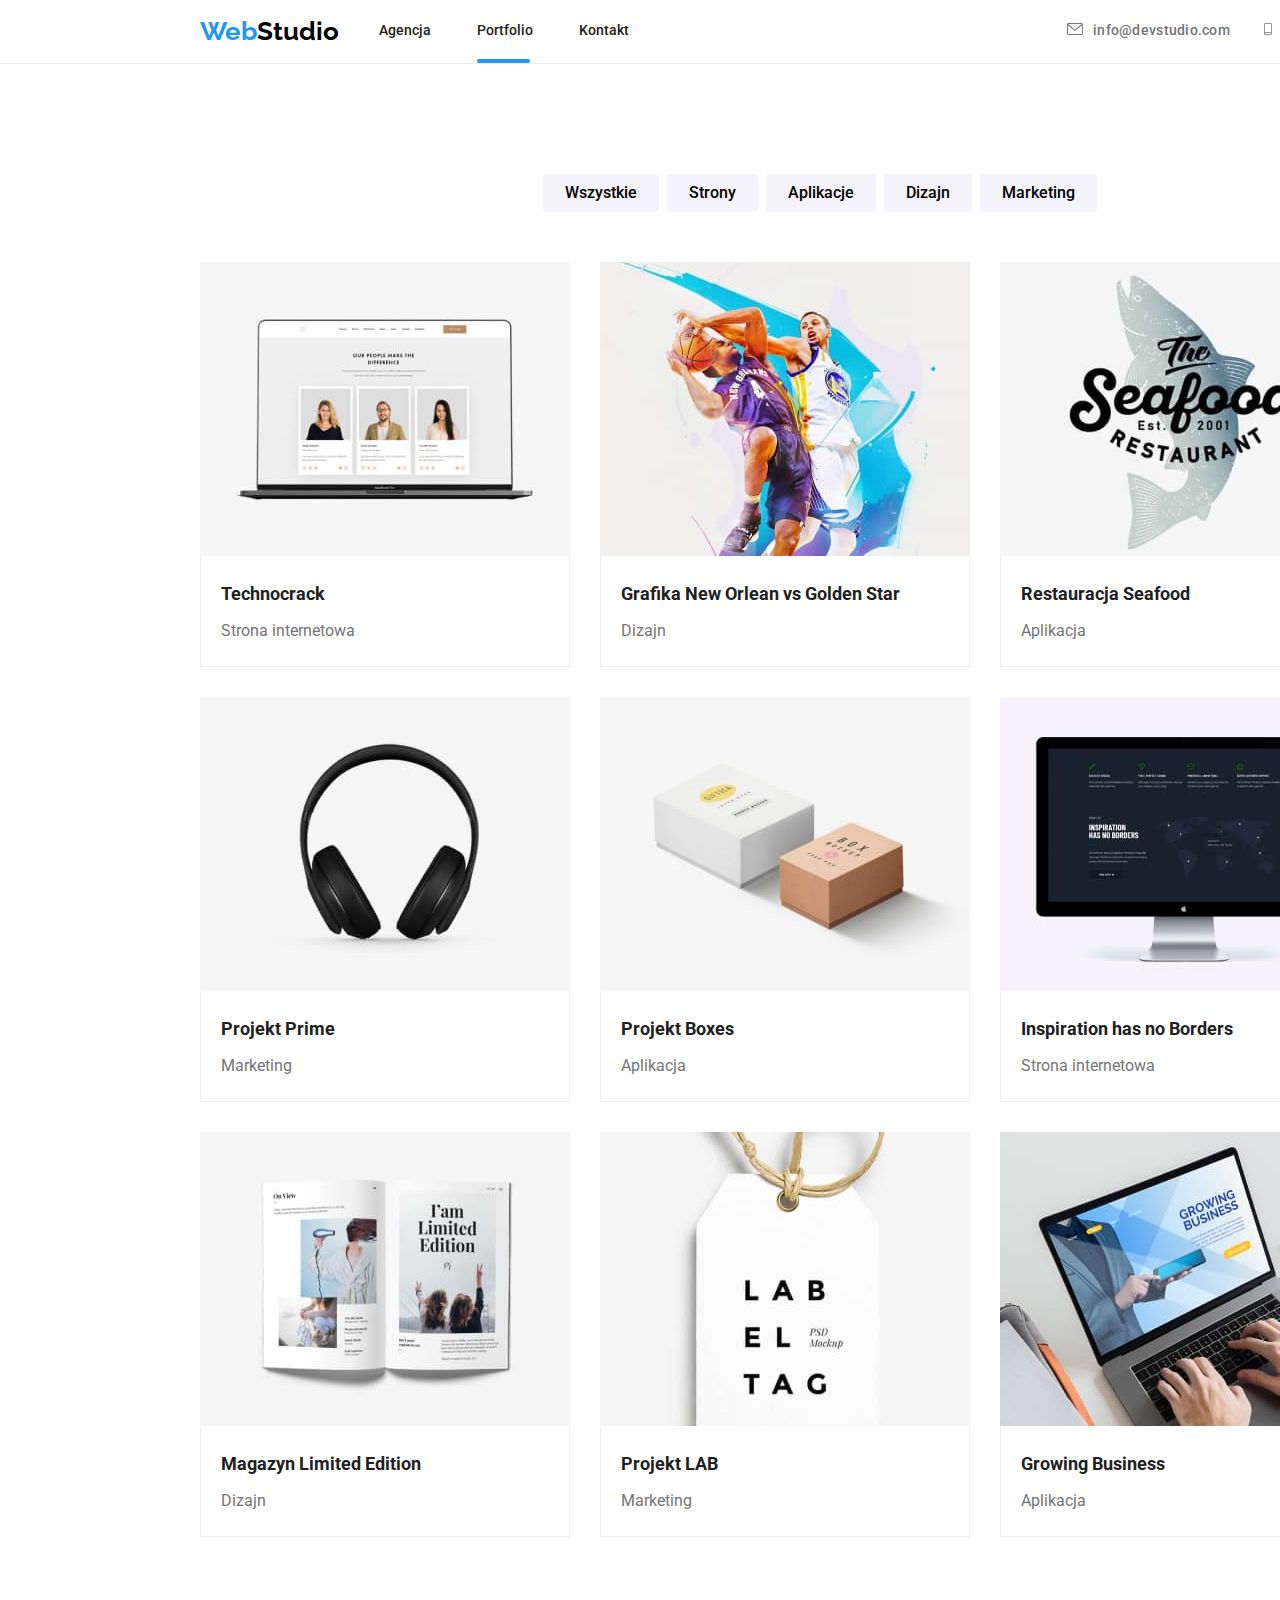
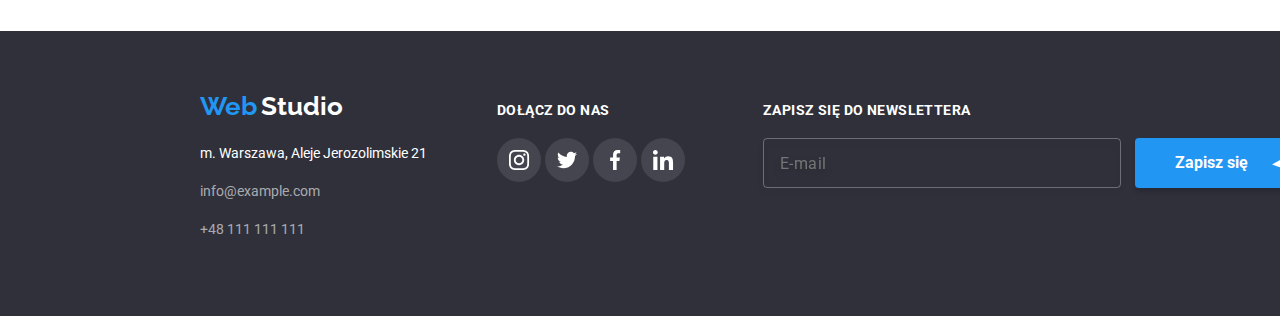
==== portfolio.html @ 422067b5 "BEM" ====
<!DOCTYPE html>
<html lang="en">
  <head>
    <meta charset="UTF-8" />
    <meta http-equiv="X-UA-Compatible" content="IE=edge" />
    <meta name="viewport" content="width=device-width, initial-scale=1.0" />
    <title>Portfolio</title>
    <link
      rel="stylesheet"
      href="https://cdnjs.cloudflare.com/ajax/libs/modern-normalize/1.0.0/modern-normalize.min.css"
    />
    <link href="css/styles.css" rel="stylesheet" />
    <link rel="preconnect" href="https://fonts.googleapis.com" />
    <link rel="preconnect" href="https://fonts.gstatic.com" crossorigin />
    <link
      href="https://fonts.googleapis.com/css2?family=Raleway:wght@700&family=Roboto:wght@400;500;700;900&display=swap"
      rel="stylesheet"
    />
  </head>
  <body>
    <header class="menu">
      <div class="container">
        <ul class="menu__list">
          <li>
            <a class="menu__link" href=""
              ><span class="logo-web">Web</span
              ><span class="logo-studio">Studio</span></a
            >
          </li>
          <li>
            <nav>
              <ul class="menu__nav">
                <li class="menu__list">
                  <a class="menu__link" href="index.html">Agencja</a>
                </li>
                <li class="menu__list">
                  <a
                    class="menu__link menu__link--is-active"
                    href="portfolio.html"
                    >Portfolio</a
                  >
                </li>
                <li class="menu__list">
                  <a class="menu__link" href="">Kontakt</a>
                </li>
              </ul>
            </nav>
          </li>
          <li>
            <a class="menu__email" href="mailto:info@devstudio.com"
              ><svg class="menu__icon-envelope" height="12" width="16">
                <use href="./images/icons.svg#icon-envelope"></use>
              </svg>
              info@devstudio.com</a
            >
          </li>
          <li>
            <a class="menu__phone" href="tel:&plus;48111111111"
              ><svg class="icon-smartphone" height="12" width="16">
                <use href="./images/icons.svg#icon-smartphone"></use>
              </svg>
              &plus;48 111 111 111</a
            >
          </li>
        </ul>
      </div>
    </header>
    <main>
      <div class="container">
        <div class="section filters">
          <ul class="filters__buttons">
            <li><button type="button">Wszystkie</button></li>
            <li><button type="button">Strony</button></li>
            <li><button type="button">Aplikacje</button></li>
            <li><button type="button">Dizajn</button></li>
            <li><button type="button">Marketing</button></li>
          </ul>
        </div>
        <div class="section projects">
          <ul class="projects__list">
            <li>
              <figure class="projects__box">
                <div class="projects__single-project">
                  <img src="images/img5.jpg" alt="" width="370" height="294" />
                  <div class="projects__overlay">
                    Technocrack jest popularną platformą wykorzystywaną do
                    rozpowszechniania koronawirusa. Firmy wykorzystują tę
                    platformę do celów szpiegowskich i ataków na
                    niezabezpieczone serwery konkurencji
                  </div>
                </div>
                <figcaption class="projects__name">
                  Technocrack
                  <p class="projects__type">Strona internetowa</p>
                </figcaption>
              </figure>
            </li>
            <li>
              <figure class="projects__box">
                <div class="projects__single-project">
                  <img src="images/img6.jpg" alt="" width="370" height="294" />
                  <div class="projects__overlay">
                    Technocrack jest popularną platformą wykorzystywaną do
                    rozpowszechniania koronawirusa. Firmy wykorzystują tę
                    platformę do celów szpiegowskich i ataków na
                    niezabezpieczone serwery konkurencji
                  </div>
                </div>
                <figcaption class="projects__name">
                  Grafika New Orlean vs Golden Star
                  <p class="projects__type">Dizajn</p>
                </figcaption>
              </figure>
            </li>
            <li>
              <figure class="projects__box">
                <div class="projects__single-project">
                  <img src="images/img7.jpg" alt="" width="370" height="294" />
                  <div class="projects__overlay">
                    Technocrack jest popularną platformą wykorzystywaną do
                    rozpowszechniania koronawirusa. Firmy wykorzystują tę
                    platformę do celów szpiegowskich i ataków na
                    niezabezpieczone serwery konkurencji
                  </div>
                </div>
                <figcaption class="projects__name">
                  Restauracja Seafood
                  <p class="projects__type">Aplikacja</p>
                </figcaption>
              </figure>
            </li>
            <li>
              <figure class="projects__box">
                <div class="projects__single-project">
                  <img src="images/img8.jpg" alt="" width="370" height="294" />
                  <div class="projects__overlay">
                    Technocrack jest popularną platformą wykorzystywaną do
                    rozpowszechniania koronawirusa. Firmy wykorzystują tę
                    platformę do celów szpiegowskich i ataków na
                    niezabezpieczone serwery konkurencji
                  </div>
                </div>
                <figcaption class="projects__name">
                  Projekt Prime
                  <p class="projects__type">Marketing</p>
                </figcaption>
              </figure>
            </li>
            <li>
              <figure class="projects__box">
                <div class="projects__single-project">
                  <img src="images/img9.jpg" alt="" width="370" height="294" />
                  <div class="projects__overlay">
                    Technocrack jest popularną platformą wykorzystywaną do
                    rozpowszechniania koronawirusa. Firmy wykorzystują tę
                    platformę do celów szpiegowskich i ataków na
                    niezabezpieczone serwery konkurencji
                  </div>
                </div>
                <figcaption class="projects__name">
                  Projekt Boxes
                  <p class="projects__type">Aplikacja</p>
                </figcaption>
              </figure>
            </li>
            <li>
              <figure class="projects__box">
                <div class="projects__single-project">
                  <img src="images/img10.jpg" alt="" width="370" height="294" />
                  <div class="projects__overlay">
                    Technocrack jest popularną platformą wykorzystywaną do
                    rozpowszechniania koronawirusa. Firmy wykorzystują tę
                    platformę do celów szpiegowskich i ataków na
                    niezabezpieczone serwery konkurencji
                  </div>
                </div>
                <figcaption class="projects__name">
                  Inspiration has no Borders
                  <p class="projects__type">Strona internetowa</p>
                </figcaption>
              </figure>
            </li>
            <li>
              <figure class="projects__box">
                <div class="projects__single-project">
                  <img src="images/img11.jpg" alt="" width="370" height="294" />
                  <div class="projects__overlay">
                    Technocrack jest popularną platformą wykorzystywaną do
                    rozpowszechniania koronawirusa. Firmy wykorzystują tę
                    platformę do celów szpiegowskich i ataków na
                    niezabezpieczone serwery konkurencji
                  </div>
                </div>
                <figcaption class="projects__name">
                  Magazyn Limited Edition
                  <p class="projects__type">Dizajn</p>
                </figcaption>
              </figure>
            </li>
            <li>
              <figure class="projects__box">
                <div class="projects__single-project">
                  <img src="images/img12.jpg" alt="" width="370" height="294" />
                  <div class="projects__overlay">
                    Technocrack jest popularną platformą wykorzystywaną do
                    rozpowszechniania koronawirusa. Firmy wykorzystują tę
                    platformę do celów szpiegowskich i ataków na
                    niezabezpieczone serwery konkurencji
                  </div>
                </div>
                <figcaption class="projects__name">
                  Projekt LAB
                  <p class="projects__type">Marketing</p>
                </figcaption>
              </figure>
            </li>
            <li>
              <figure class="projects__box">
                <div class="projects__single-project">
                  <img src="images/img13.jpg" alt="" width="370" height="294" />
                  <div class="projects__overlay">
                    Technocrack jest popularną platformą wykorzystywaną do
                    rozpowszechniania koronawirusa. Firmy wykorzystują tę
                    platformę do celów szpiegowskich i ataków na
                    niezabezpieczone serwery konkurencji
                  </div>
                </div>
                <figcaption class="projects__name">
                  Growing Business
                  <p class="projects__type">Aplikacja</p>
                </figcaption>
              </figure>
            </li>
          </ul>
        </div>
      </div>
    </main>
    <footer class="menu-down">
      <div class="container">
        <div class="menu-down__flex-container">
          <div class="menu-down__contact">
            <div class="menu-down__logo">
              <span class="logo-web">Web</span>
              <span class="logo-studio logo-studio--menu-down">Studio</span>
            </div>
            <address class="menu-down__address">
              <p class="menu-down__city">m. Warszawa, Aleje Jerozolimskie 21</p>
              <p>
                <a class="menu-down__email" href="mailto:info@example.com"
                  >info@example.com</a
                >
              </p>
              <p>
                <a class="menu-down__phone" href="tel:&plus;48111111111"
                  >+48 111 111 111</a
                >
              </p>
            </address>
          </div>
          <div class="menu-down__socials">
            <p class="menu-down__header">Dołącz do nas</p>
            <a href="">
              <svg
                class="social-icon social-icon--footer"
                width="44"
                height="44"
              >
                <use href="./images/icons.svg#icon-instagram-2"></use>
              </svg>
            </a>
            <a href="">
              <svg
                class="social-icon social-icon--footer"
                width="44"
                height="44"
              >
                <use href="./images/icons.svg#icon-twitter-1"></use>
              </svg>
            </a>
            <a href="">
              <svg
                class="social-icon social-icon--footer"
                width="44"
                height="44"
              >
                <use href="./images/icons.svg#icon-facebook-1"></use>
              </svg>
            </a>
            <a href="">
              <svg
                class="social-icon social-icon--footer"
                width="44"
                height="44"
              >
                <use href="./images/icons.svg#icon-linkedin-1"></use>
              </svg>
            </a>
          </div>
          <div class="menu-down__newsletter">
            <p class="menu-down__header">Zapisz się do newslettera</p>
            <form class="menu-down__form">
              <input
                class="menu-down__input"
                id="newsletter"
                name="newsletter"
                type="email"
                placeholder="E-mail"
                required
              />
              <label class="menu-down__label" for="newsletter"></label>
              <button class="big-button big-button--newsletter" type="submit">
                Zapisz się<svg class="icon-plane" width="24" height="" 24>
                  <use href="./images/icons.svg#icon-plane" />
                </svg>
              </button>
            </form>
          </div>
        </div>
      </div>
    </footer>
  </body>
</html>
---- css/styles.css ----
/* variables */
:root {
  --realblack-color: #000;
  --black-color: #212121;
  --white-color: #fff;
  --blue-color: #2196f3;
  --darkgrey-color: #2f303a;
  --grey-color: #757575;
  --studioteam-color: #f5f4fa;
  --border-color: #ececec;
  --social-color: #afb1b8;
  --modal-background: #0000001a;
}

/* global styles */
*,
*::after,
*::before {
  box-sizing: border-box;
}

body {
  font-family: Roboto, Raleway, sans-serif;
  color: var(--black-color);
  width: 1600px;
}

a {
  text-decoration: none;
}

li {
  list-style: none;
}

h1 {
  color: var(--white-color);
  font-weight: 900;
  font-size: 44px;
  line-height: 1.36;
  text-align: center;
  margin-top: 100px;
}

h2 {
  color: var(--black-color);
  font-weight: 700;
  font-size: 36px;
  line-height: 1.17;
  text-align: center;
}

h3 {
  color: var(--black-color);
  font-weight: 700;
  font-size: 14px;
}

.section {
  padding: 94px 0;
}

/* container style */
.container {
  width: 1200px;
  margin: 0 auto;
}
/* navigation styles */
.menu {
  background-color: var(--white-color);
  border-bottom: 1px solid var(--border-color);
}

.menu__list {
  display: flex;
  align-items: center;
  padding-left: 0;
}

.menu__link {
  display: block;
}

.logo-web {
  color: var(--blue-color);
  font-family: "Raleway";
  font-weight: 700;
  font-size: 26px;
  line-height: 1.19;
}

.logo-studio {
  color: var(--realblack-color);
  font-family: "Raleway";
  font-weight: 700;
  font-size: 26px;
  line-height: 1.19;
}

.logo-studio--menu-down {
  color: var(--white-color);
}

.menu__nav {
  position: relative;
  display: flex;
  margin-right: 93px;
}

.menu__nav > .menu__list:not(:last-child) {
  margin-right: 46px;
}
.menu__list {
  position: relative;
}

.menu__link--is-active::after {
  position: absolute;
  top: 36px;
  left: 0px;
  content: "";
  width: 53px;
  height: 4px;
  border-radius: 2px;
  background-color: var(--blue-color);
}

.menu__link {
  display: block;
  color: var(--black-color);
  font-family: "Roboto";
  font-weight: 500;
  font-size: 14px;
  line-height: 1.14;
}

.menu__link:hover,
.menu__link:focus {
  color: var(--blue-color);
  fill: var(--grey-color);
  transition: 250ms cubic-bezier(0.4, 0, 0.2, 1);
}

.menu__email {
  margin-left: 345px;
  color: var(--grey-color);
  font-weight: 500;
  font-size: 14px;
  line-height: 1.14;
  letter-spacing: 0.02em;
  text-decoration: none;
  display: flex;
  gap: 10px;
}

.menu__phone {
  margin-left: 30px;
  color: var(--grey-color);
  font-weight: 500;
  font-size: 14px;
  line-height: 1.14;
  letter-spacing: 0.02em;
  text-decoration: none;
  display: flex;
  gap: 10px;
}
.menu__email:hover,
.menu__phone:hover,
.menu__email:focus,
.menu__phone:focus {
  color: var(--blue-color);
  transition: 250ms cubic-bezier(0.4, 0, 0.2, 1);
}

.menu-down {
  background-color: var(--darkgrey-color);
}

.menu-down__flex-container {
  display: flex;
  align-items: baseline;
}

.menu-down__contact {
  display: inline;
  margin-right: 70px;
}

.menu-down__logo {
  margin-bottom: 20px;
  padding-top: 60px;
}

.menu-down__address {
  font-style: normal;
  font-size: 14px;
  line-height: 1.71;
  padding-bottom: 60px;
}

.menu-down__city {
  color: var(--white-color);
  font-size: 14px;
  font-style: normal;
  line-height: 1.71;
}

.menu-down__email {
  color: rgba(255, 255, 255, 0.6);
  text-decoration: none;
  font-size: 14px;
  font-style: normal;
  line-height: 1.71;
}

.menu-down__email:hover,
.menu-down__email:focus {
  color: var(--blue-color);
  transition: 250ms cubic-bezier(0.4, 0, 0.2, 1);
}

.menu-down__phone {
  color: rgba(255, 255, 255, 0.6);
  text-decoration: none;
  font-size: 14px;
  font-style: normal;
  line-height: 1.71;
}

.menu-down__phone:hover,
.menu-down__phone:focus {
  color: var(--blue-color);
  transition: 250ms cubic-bezier(0.4, 0, 0.2, 1);
}

.menu-down__header {
  font-weight: 700;
  font-size: 14px;
  line-height: 16px;
  letter-spacing: 0.03em;
  text-transform: uppercase;
  color: var(--white-color);
  margin: 0 0 20px 0;
}

.menu-down__newsletter {
  margin-left: 78px;
}

.menu-down__form {
  display: flex;
  gap: 12px;
  align-items: flex-start;
}

.menu-down__input {
  width: 358px;
  height: 50px;
  border: 1px solid rgba(255, 255, 255, 0.3);
  filter: drop-shadow(0px 4px 4px rgba(0, 0, 0, 0.15));
  border-radius: 4px;
  padding-left: 16px;
  font-weight: 400;
  font-size: 16px;
  line-height: 20px;
  letter-spacing: 0.03em;
  color: rgba(255, 255, 255, 0.6);
  background-color: var(--realgrey-color);
  outline: none;
}

.menu-down__input:focus {
  border: 1px solid var(--blue-color);
}

.menu-down__label {
  width: 0;
  height: 0;
  margin: 0;
  padding: 0;
}

/* studio page styles */
.studio {
  background-color: var(--white-color);
}

.studio__slide {
  height: 600px;
  background: rgba(47, 48, 58, 0.4);
  background-image: linear-gradient(
      0deg,
      rgba(47, 48, 58, 0.4) 0%,
      rgba(47, 48, 58, 0.4) 100%
    ),
    url("../images/Img.jpg");
  background-size: auto 100%, auto 100%;
}

.studio__slide--inside {
  display: flex;
  flex-direction: column;
  align-items: center;
}
.big-button {
  background: var(--blue-color);
  cursor: pointer;
  box-shadow: 0px 4px 4px rgba(0, 0, 0, 0.15);
  border-radius: 4px;
  width: 200px;
  font-style: normal;
  font-weight: 700;
  font-size: 16px;
  line-height: 1.87;
  color: var(--white-color);
  display: flex;
  align-items: center;
  justify-content: center;
  text-align: center;
  border: 0px;
}

.big-button:hover,
.big-button:focus {
  color: var(--blue-color);
  background: var(--white-color);
  cursor: pointer;
  transition: 250ms cubic-bezier(0.4, 0, 0.2, 1);
}

.big-button--order,
.big-button--send {
  padding: 10px 42px;
}

.big-button--newsletter {
  height: 50px;
  margin-left: -10px;
}

.big-button--newsletter:hover > .icon-plane {
  fill: var(--blue-color);
  transition: 250ms cubic-bezier(0.4, 0, 0.2, 1);
}

.assets {
  padding-top: 81px;
}

.assets__list {
  display: flex;
  flex-wrap: wrap;
  row-gap: 30px;
  justify-content: space-between;
  padding: 0;
  margin: 0;
}

.assets__list li {
  flex-basis: calc((100% - 90px) / 4);
}

.assets__description {
  color: var(--grey-color);
  font-size: 14px;
  line-height: 171%;
  margin-top: 0;
}

.assets__heading {
  margin: 30px 0 10px 0;
}

.what-we-do {
  padding-top: 0;
}

.what-we-do__heading {
  margin-bottom: 50px;
}

.what-we-do__list {
  display: flex;
  justify-content: space-between;
  padding-left: 0;
  margin: 0;
  position: relative;
}

.what-we-do__background {
  width: 370px;
  padding: 27px 0 27px;
  position: absolute;
  top: 224px;
  font-size: 14px;
  line-height: 16px;
  text-align: center;
  letter-spacing: 0.03em;
  text-transform: uppercase;
  background: rgba(47, 48, 58, 0.8);
  color: #ffffff;
}

.what-we-do__img {
  width: 370px;
  height: 294px;
}

.team {
  background-color: var(--studioteam-color);
  padding-top: 0;
}
.team__heading {
  color: var(--black-color);
  font-weight: 700;
  font-size: 36px;
  line-height: 1.17;
  padding-top: 94px;
  margin: 0 0 31px 0;
}

.team__people {
  background-color: var(--studioteam-color);
  margin: 0;
  padding-left: 0;
  display: flex;
  flex-wrap: wrap;
  gap: 30px;
}

.team__member {
  margin: 0;
}

.team__people > li {
  background-color: var(--white-color);
  box-shadow: 0px 1px 3px rgba(0, 0, 0, 0.12), 0px 1px 1px rgba(0, 0, 0, 0.14),
    0px 2px 1px rgba(0, 0, 0, 0.2);
  border-radius: 0px 0px 4px 4px;
}

.team__name {
  color: var(--black-color);
  font-weight: 500;
  font-size: 16px;
  line-height: 118.75%;
  text-align: center;
  margin: 30px 0 0 0;
}

.team__role {
  color: var(--grey-color);
  font-size: 16px;
  line-height: 1.18;
  text-align: center;
  margin: 10px 0 0 0;
}

.team__socials {
  display: flex;
  justify-content: space-between;
  margin: 16px 32px 30px 32px;
}

.clients {
  padding-top: 0;
}

.clients__heading {
  color: var(--black-color);
  font-weight: 700;
  font-size: 36px;
  line-height: 1.17;
  padding-top: 94px;
  margin: 0 0 50px 0;
}

.clients__list {
  display: flex;
  justify-content: space-between;
  gap: 30px;
  padding-left: 0;
}

/* modal window styles */

.modal {
  position: fixed;
  top: 0px;
  left: 0px;
  display: flex;
  align-items: center;
  justify-content: center;
  width: 100%;
  height: 100%;
  background: var(--modal-background);
}

.modal--is-hidden {
  visibility: hidden;
  opacity: 0;
  pointer-events: none;
}

.modal__window {
  position: absolute;
  width: 528px;
  height: 581px;
  border-radius: 4px;
  background: var(--white-color);
  animation-name: modal-effect;
  animation-duration: 3000ms;
  animation-timing-function: ease;
  box-shadow: 0px 1px 3px rgba(0, 0, 0, 0.12), 0px 1px 1px rgba(0, 0, 0, 0.14),
    0px 2px 1px rgba(0, 0, 0, 0.2);
}

@keyframes modal-effect {
  0% {
    transform: scale(1);
  }
  25% {
    transform: scale(0.5);
  }
  75% {
    transform: scale(1.5);
  }
  100% {
    transform: scale(1);
  }
}

.modal__xbutton {
  position: absolute;
  width: 30px;
  height: 30px;
  left: 490px;
  top: 8px;
  display: flex;
  align-items: center;
  justify-content: center;
  background-color: var(--white-color);
  border-radius: 50%;
  border: 1px solid rgba(0, 0, 0, 0.1);
}

.modal__form {
  position: relative;
}

.modal__container {
  position: absolute;
  left: 40px;
  top: 40px;
  display: flex;
  justify-content: center;
  align-items: center;
  flex-direction: column;
  width: 448px;
}

.modal__heading {
  font-weight: 700;
  font-size: 20px;
  line-height: 23px;
  text-align: center;
  letter-spacing: 0.03em;
  margin: 0 0 12px 0;
}

.modal__label {
  position: relative;
  font-weight: 400;
  font-size: 12px;
  line-height: 14px;
  letter-spacing: 0.01em;
  color: var(--grey-color);
}

.modal__icon {
  position: absolute;
  left: 12px;
  top: 30px;
  fill: black;
}

.modal__input {
  border: 1px solid rgba(33, 33, 33, 0.2);
  border-radius: 4px;
  width: 448px;
  height: 40px;
  margin: 4px 0 10px 0;
  outline: none;
  padding-left: 42px;
}

.modal__input:focus {
  border: 1px solid var(--blue-color);
}
.modal__input:focus + .modal__icon {
  fill: var(--blue-color);
}

.modal__comment {
  border: 1px solid rgba(33, 33, 33, 0.2);
  border-radius: 4px;
  resize: none;
  width: 448px;
  height: 120px;
  margin: 4px 0 20px 0;
  padding: 12px 0 0 16px;
  outline: none;
}

.modal__comment:focus {
  border: 1px solid var(--blue-color);
}

.modal__comment::placeholder {
  color: rgba(117, 117, 117, 0.5);
  font-weight: 400;
  font-size: 12px;
  line-height: 14px;
  letter-spacing: 0.01em;
}

.modal__policy-container {
  margin: 0 0 30px 0;
  padding: 0;
  position: relative;
}

.modal__policy-label {
  font-weight: 400;
  font-size: 14px;
  line-height: 171%;
  color: var(--grey-color);
  letter-spacing: 0.03em;
  margin: 0 0 30px 12px;
  cursor: pointer;
}

.modal__policy-label::before {
  content: "";
  position: absolute;
  top: 4px;
  left: -10px;
  width: 16px;
  height: 15px;
  background-image: url("../images/icon-unchecked.svg");
}

.modal__policy-input:checked + .modal__policy-label::before {
  background-image: url("../images/icon-checked.svg");
}
.modal__policy-input {
  appearance: none;
  margin: 0;
  padding: 0;
}

.modal__policy-link {
  text-decoration: underline;
  color: var(--blue-color);
}

/* portfolio page styles */

.filters {
  padding-bottom: 0;
}

.filters__buttons {
  display: flex;
  flex-wrap: wrap;
  gap: 8px;
  justify-content: center;
}

.filters__buttons button {
  background: var(--studioteam-color);
  font-weight: 500;
  font-size: 16px;
  line-height: 1.62;
  cursor: pointer;
  border-radius: 4px;
  border: 0;
  padding: 6px 22px;
}

.filters__buttons button:hover,
.filters__buttons button:focus {
  background: var(--blue-color);
  color: var(--white-color);
  cursor: pointer;
  box-shadow: 0px 3px 1px rgba(0, 0, 0, 0.1), 0px 1px 2px rgba(0, 0, 0, 0.08),
    0px 2px 2px rgba(0, 0, 0, 0.12);
  transition: 250ms cubic-bezier(0.4, 0, 0.2, 1);
}

.projects {
  padding-top: 34px;
}

.projects__list {
  margin: 0;
  padding: 0;
  display: flex;
  flex-wrap: wrap;
  gap: 30px;
}

.projects__box {
  display: flex;
  flex-direction: column;
  padding: 0;
  margin: 0;
}

.projects__single-project {
  margin: 0;
  padding: 0;
  width: 100%;
  height: 294px;
  position: relative;
  overflow: hidden;
}

.projects__single-project:focus .projects__overlay,
.projects__single-project:hover .projects__overlay {
  transform: translateY(0%);
  transition: transform 250ms cubic-bezier(0.4, 0, 0.2, 1);
}

.projects__box:hover,
.projects__box:focus {
  box-shadow: 0px 1px 1px rgba(0, 0, 0, 0.12), 0px 4px 4px rgba(0, 0, 0, 0.06),
    1px 4px 6px rgba(0, 0, 0, 0.16);
  transition: 250ms cubic-bezier(0.4, 0, 0.2, 1);
}

.projects__overlay {
  padding: 49px 45px 0 24px;
  position: absolute;
  top: 0;
  left: 0;
  width: 100%;
  height: 100%;
  background: rgba(33, 150, 243, 0.9);
  color: var(--white-color);
  font-size: 18px;
  line-height: 156%;
  letter-spacing: 0.03em;
  transform: translateY(101%);
  transition: transform 250ms cubic-bezier(0.4, 0, 0.2, 1);
}

.projects__list > li {
  background-color: var(--white-color);
}

.projects__name {
  font-weight: 700;
  font-size: 18px;
  line-height: 200%;
  border-bottom: 1px solid #eee;
  border-right: 1px solid #eee;
  border-left: 1px solid #eee;
  padding: 20px 0 0 20px;
}

.projects__type {
  color: var(--grey-color);
  font-weight: 400;
  font-size: 16px;
  line-height: 188%;
  margin: 4px 0 20px 0;
}

/* icons styles */

.menu__icon-envelope {
  fill: var(--grey-color);
}

.menu__icon-envelope:hover,
.menu__icon-envelope:focus {
  fill: var(--blue-color);
  transition: 250ms cubic-bezier(0.4, 0, 0.2, 1);
}

.icon-smartphone {
  fill: var(--grey-color);
}

.icon-smartphone:hover,
.icon-smartphone:focus {
  fill: var(--blue-color);
  transition: 250ms cubic-bezier(0.4, 0, 0.2, 1);
}

.assets__icon {
  background: #f5f4fa;
  border-radius: 4px;
}

.social-icon {
  background-size: 44px 44px;
  fill: var(--social-color);
  border-radius: 50%;
}

.social-icon:hover,
.social-icon:focus {
  background-size: 44px 44px;
  fill: var(--white-color);
  background-color: var(--blue-color);
  transition: 250ms cubic-bezier(0.4, 0, 0.2, 1);
}

.social-icon--footer {
  fill: var(--white-color);
  background-color: rgba(255, 255, 255, 0.1);
}

.social-icon--footer:hover,
.social-icon--footer:focus {
  background-color: var(--blue-color);
  transition: 250ms cubic-bezier(0.4, 0, 0.2, 1);
}

.icon-clients {
  margin-bottom: 0;
  border: 1px solid var(--social-color);
  border-radius: 4px;
  fill: var(--social-color);
}

.icon-clients:hover,
.icon-clients:focus {
  margin-bottom: 0;
  border: 1px solid var(--blue-color);
  border-radius: 4px;
  fill: var(--blue-color);
  transition: 250ms cubic-bezier(0.4, 0, 0.2, 1);
}

.modal__xbutton--fill {
  fill: var(--white-color);
}

.icon-plane {
  margin: 0 0 0 24px;
  fill: var(--white-color);
}
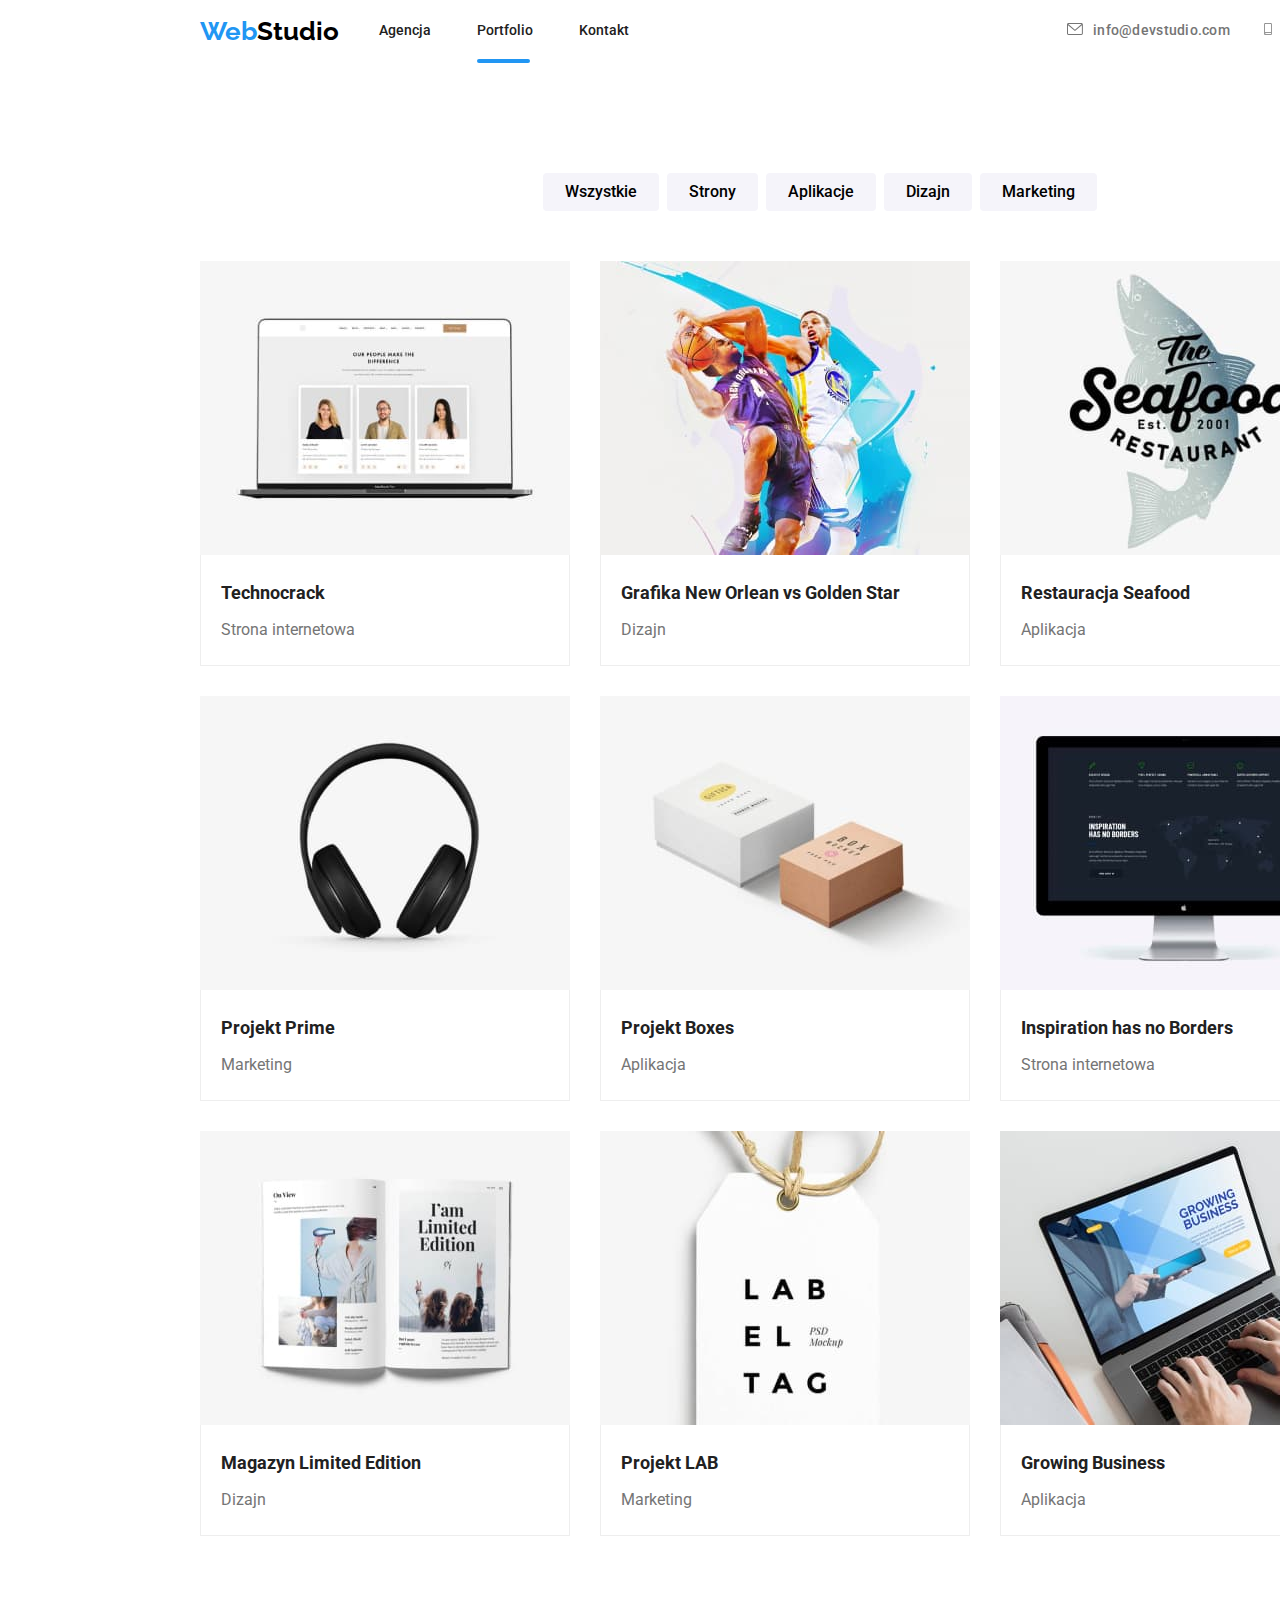
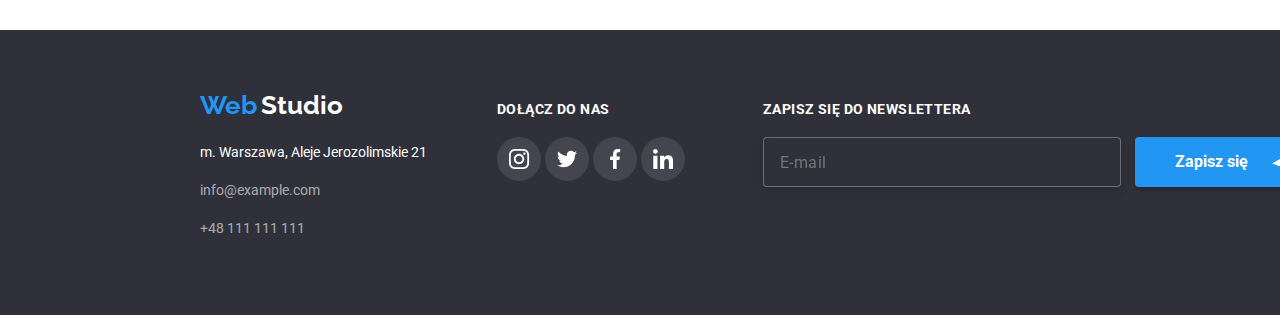
==== commit 070326d6: "sass" ====
--- a/portfolio.html
+++ b/portfolio.html
@@ -9,7 +9,7 @@
       rel="stylesheet"
       href="https://cdnjs.cloudflare.com/ajax/libs/modern-normalize/1.0.0/modern-normalize.min.css"
     />
-    <link href="css/styles.css" rel="stylesheet" />
+    <link href="css/main.min.css" rel="stylesheet" />
     <link rel="preconnect" href="https://fonts.googleapis.com" />
     <link rel="preconnect" href="https://fonts.gstatic.com" crossorigin />
     <link
--- a/css/main.min.css
+++ b/css/main.min.css
@@ -0,0 +1 @@
+*,*::after,*::before{-webkit-box-sizing:border-box;box-sizing:border-box}body{font-family:Roboto,Raleway,sans-serif;color:#212121;width:1600px}a{text-decoration:none}li{list-style:none}h1{color:#fff;font-weight:900;font-size:44px;line-height:1.36;text-align:center;margin-top:100px}h2{color:#212121;font-weight:700;font-size:36px;line-height:1.17;text-align:center}h3{color:#212121;font-weight:700;font-size:14px}.section{padding:94px 0}.container{width:1200px;margin:0 auto}.assets{padding-top:81px}.assets__list{display:-webkit-box;display:-ms-flexbox;display:flex;-ms-flex-wrap:wrap;flex-wrap:wrap;row-gap:30px;-webkit-box-pack:justify;-ms-flex-pack:justify;justify-content:space-between;padding:0;margin:0}.assets__list li{-ms-flex-preferred-size:calc((100% - 90px)/4);flex-basis:calc((100% - 90px)/4)}.assets__description{color:#757575;font-size:14px;line-height:171%;margin-top:0}.assets__heading{margin:30px 0 10px 0}.big-button{font-weight:700;font-size:16px;line-height:1.87;color:#fff;background:#2196f3;cursor:pointer;-webkit-box-shadow:0px 4px 4px rgba(0,0,0,.15);box-shadow:0px 4px 4px rgba(0,0,0,.15);border-radius:4px;width:200px;font-style:normal;display:-webkit-box;display:-ms-flexbox;display:flex;-webkit-box-align:center;-ms-flex-align:center;align-items:center;-webkit-box-pack:center;-ms-flex-pack:center;justify-content:center;text-align:center;border:0px}.big-button:hover,.big-button:focus{color:#2196f3;background:#fff;cursor:pointer;-webkit-transition:250ms cubic-bezier(0.4, 0, 0.2, 1);transition:250ms cubic-bezier(0.4, 0, 0.2, 1)}.big-button--order,.big-button--send{padding:10px 42px}.big-button--newsletter{height:50px;margin-left:-10px}.big-button--newsletter:hover>.icon-plane{fill:#2196f3;-webkit-transition:250ms cubic-bezier(0.4, 0, 0.2, 1);transition:250ms cubic-bezier(0.4, 0, 0.2, 1)}.clients{padding-top:0}.clients__heading{color:#212121;font-weight:700;font-size:36px;line-height:1.17;padding-top:94px;margin:0 0 50px 0}.clients__list{display:-webkit-box;display:-ms-flexbox;display:flex;-webkit-box-pack:justify;-ms-flex-pack:justify;justify-content:space-between;gap:30px;padding-left:0}.filters{padding-bottom:0}.filters__buttons{display:-webkit-box;display:-ms-flexbox;display:flex;-ms-flex-wrap:wrap;flex-wrap:wrap;gap:8px;-webkit-box-pack:center;-ms-flex-pack:center;justify-content:center}.filters__buttons button{font-weight:500;font-size:16px;line-height:1.62;background:#f5f4fa;cursor:pointer;border-radius:4px;border:0;padding:6px 22px}.filters__buttons button:hover,.filters__buttons button:focus{background:#2196f3;color:#fff;cursor:pointer;-webkit-box-shadow:0px 3px 1px rgba(0,0,0,.1),0px 1px 2px rgba(0,0,0,.08),0px 2px 2px rgba(0,0,0,.12);box-shadow:0px 3px 1px rgba(0,0,0,.1),0px 1px 2px rgba(0,0,0,.08),0px 2px 2px rgba(0,0,0,.12);-webkit-transition:250ms cubic-bezier(0.4, 0, 0.2, 1);transition:250ms cubic-bezier(0.4, 0, 0.2, 1)}.menu__icon-envelope{fill:#757575}.menu__icon-envelope:hover,.menu__icon-envelope:focus{fill:#2196f3;-webkit-transition:250ms cubic-bezier(0.4, 0, 0.2, 1);transition:250ms cubic-bezier(0.4, 0, 0.2, 1)}.icon-smartphone{fill:#757575}.icon-smartphone:hover,.icon-smartphone:focus{fill:#2196f3;-webkit-transition:250ms cubic-bezier(0.4, 0, 0.2, 1);transition:250ms cubic-bezier(0.4, 0, 0.2, 1)}.assets__icon{background:#f5f4fa;border-radius:4px}.social-icon{background-size:44px 44px;fill:#afb1b8;border-radius:50%}.social-icon:hover,.social-icon:focus{background-size:44px 44px;fill:#fff;background-color:#2196f3;-webkit-transition:250ms cubic-bezier(0.4, 0, 0.2, 1);transition:250ms cubic-bezier(0.4, 0, 0.2, 1)}.social-icon--footer{fill:#fff;background-color:rgba(255,255,255,.1)}.social-icon--footer:hover,.social-icon--footer:focus{background-color:#2196f3;-webkit-transition:250ms cubic-bezier(0.4, 0, 0.2, 1);transition:250ms cubic-bezier(0.4, 0, 0.2, 1)}.icon-clients{margin-bottom:0;border:1px solid #afb1b8;border-radius:4px;fill:#afb1b8}.icon-clients:hover,.icon-clients:focus{margin-bottom:0;border:1px solid #2196f3;border-radius:4px;fill:#2196f3;-webkit-transition:250ms cubic-bezier(0.4, 0, 0.2, 1);transition:250ms cubic-bezier(0.4, 0, 0.2, 1)}.modal__xbutton--fill{fill:#fff}.icon-plane{margin:0 0 0 24px;fill:#fff}.logo-web{color:#2196f3;font-family:"Raleway";font-weight:700;font-size:26px;line-height:1.19}.logo-studio{color:#000;font-family:"Raleway";font-weight:700;font-size:26px;line-height:1.19}.logo-studio--menu-down{color:#fff}.menu-down{background-color:#2f303a}.menu-down__flex-container{display:-webkit-box;display:-ms-flexbox;display:flex;-webkit-box-align:baseline;-ms-flex-align:baseline;align-items:baseline}.menu-down__contact{display:inline;margin-right:70px}.menu-down__logo{margin-bottom:20px;padding-top:60px}.menu-down__address{font-style:normal;font-size:14px;line-height:1.71;padding-bottom:60px}.menu-down__city{color:#fff;font-size:14px;font-style:normal;line-height:1.71}.menu-down__email{color:rgba(255,255,255,.6);font-size:14px;font-style:normal;line-height:1.71;text-decoration:none}.menu-down__email:hover,.menu-down__email:focus{color:#2196f3;-webkit-transition:250ms cubic-bezier(0.4, 0, 0.2, 1);transition:250ms cubic-bezier(0.4, 0, 0.2, 1)}.menu-down__phone{color:rgba(255,255,255,.6);font-size:14px;font-style:normal;line-height:1.71;text-decoration:none}.menu-down__phone:hover,.menu-down__phone:focus{color:#2196f3;-webkit-transition:250ms cubic-bezier(0.4, 0, 0.2, 1);transition:250ms cubic-bezier(0.4, 0, 0.2, 1)}.menu-down__header{font-weight:700;font-size:14px;line-height:16px;letter-spacing:.03em;text-transform:uppercase;color:#fff;margin:0 0 20px 0}.menu-down__newsletter{margin-left:78px}.menu-down__form{display:-webkit-box;display:-ms-flexbox;display:flex;gap:12px;-webkit-box-align:start;-ms-flex-align:start;align-items:flex-start}.menu-down__input{font-weight:400;font-size:16px;line-height:20px;letter-spacing:.03em;color:rgba(255,255,255,.6);width:358px;height:50px;border:1px solid rgba(255,255,255,.3);-webkit-filter:drop-shadow(0px 4px 4px rgba(0, 0, 0, 0.15));filter:drop-shadow(0px 4px 4px rgba(0, 0, 0, 0.15));border-radius:4px;padding-left:16px;background-color:#2f303a;outline:none}.menu-down__input:focus{border:1px solid #2196f3}.menu-down__label{width:0;height:0;margin:0;padding:0}.menu__list{display:-webkit-box;display:-ms-flexbox;display:flex;-webkit-box-align:center;-ms-flex-align:center;align-items:center;padding-left:0}.menu__nav{position:relative;display:-webkit-box;display:-ms-flexbox;display:flex;margin-right:93px}.menu__nav>.menu__list:not(:last-child){margin-right:46px}.menu__list{position:relative}.menu__link{color:#212121;font-family:"Roboto";font-weight:500;font-size:14px;line-height:1.14;display:block}.menu__link--is-active::after{position:absolute;top:36px;left:0px;content:"";width:53px;height:4px;border-radius:2px;background-color:#2196f3}.menu__link:hover,.menu__link:focus{color:#2196f3;fill:#757575;-webkit-transition:250ms cubic-bezier(0.4, 0, 0.2, 1);transition:250ms cubic-bezier(0.4, 0, 0.2, 1)}.menu__email{color:#757575;font-weight:500;font-size:14px;line-height:1.14;letter-spacing:.02em;margin-left:345px;text-decoration:none;display:-webkit-box;display:-ms-flexbox;display:flex;gap:10px}.menu__email:hover,.menu__email:focus{color:#2196f3;-webkit-transition:250ms cubic-bezier(0.4, 0, 0.2, 1);transition:250ms cubic-bezier(0.4, 0, 0.2, 1)}.menu__phone{color:#757575;font-weight:500;font-size:14px;line-height:1.14;letter-spacing:.02em;margin-left:30px;text-decoration:none;display:-webkit-box;display:-ms-flexbox;display:flex;gap:10px}.menu__phone:hover,.menu__phone:focus{color:#2196f3;-webkit-transition:250ms cubic-bezier(0.4, 0, 0.2, 1);transition:250ms cubic-bezier(0.4, 0, 0.2, 1)}.modal{position:fixed;top:0px;left:0px;display:-webkit-box;display:-ms-flexbox;display:flex;-webkit-box-align:center;-ms-flex-align:center;align-items:center;-webkit-box-pack:center;-ms-flex-pack:center;justify-content:center;width:100%;height:100%;background:rgba(0,0,0,.1019607843)}.modal--is-hidden{visibility:hidden;opacity:0;pointer-events:none}.modal__window{position:absolute;width:528px;height:581px;border-radius:4px;background:#fff;-webkit-animation-name:modal-effect;animation-name:modal-effect;-webkit-animation-duration:3000ms;animation-duration:3000ms;-webkit-animation-timing-function:ease;animation-timing-function:ease;-webkit-box-shadow:0px 1px 3px rgba(0,0,0,.12),0px 1px 1px rgba(0,0,0,.14),0px 2px 1px rgba(0,0,0,.2);box-shadow:0px 1px 3px rgba(0,0,0,.12),0px 1px 1px rgba(0,0,0,.14),0px 2px 1px rgba(0,0,0,.2)}.modal__xbutton{position:absolute;width:30px;height:30px;left:490px;top:8px;display:-webkit-box;display:-ms-flexbox;display:flex;-webkit-box-align:center;-ms-flex-align:center;align-items:center;-webkit-box-pack:center;-ms-flex-pack:center;justify-content:center;background-color:#fff;border-radius:50%;border:1px solid rgba(0,0,0,.1)}.modal__form{position:relative}.modal__container{position:absolute;left:40px;top:40px;display:-webkit-box;display:-ms-flexbox;display:flex;-webkit-box-pack:center;-ms-flex-pack:center;justify-content:center;-webkit-box-align:center;-ms-flex-align:center;align-items:center;-webkit-box-orient:vertical;-webkit-box-direction:normal;-ms-flex-direction:column;flex-direction:column;width:448px}.modal__heading{font-weight:700;font-size:20px;line-height:23px;letter-spacing:.03em;text-align:center;margin:0 0 12px 0}.modal__label{font-weight:400;font-size:12px;line-height:14px;letter-spacing:.01em;color:#757575;position:relative}.modal__icon{position:absolute;left:12px;top:30px;fill:#212121}.modal__input{border:1px solid rgba(33,33,33,.2);border-radius:4px;width:448px;height:40px;margin:4px 0 10px 0;outline:none;padding-left:42px}.modal__input:focus{border:1px solid #2196f3}.modal__input:focus+.modal__icon{fill:#2196f3}.modal__comment{border:1px solid rgba(33,33,33,.2);border-radius:4px;resize:none;width:448px;height:120px;margin:4px 0 20px 0;padding:12px 0 0 16px;outline:none}.modal__comment:focus{border:1px solid #2196f3}.modal__comment::-webkit-input-placeholder{color:rgba(117,117,117,.5);font-weight:400;font-size:12px;line-height:14px;letter-spacing:.01em}.modal__comment::-moz-placeholder{color:rgba(117,117,117,.5);font-weight:400;font-size:12px;line-height:14px;letter-spacing:.01em}.modal__comment:-ms-input-placeholder{color:rgba(117,117,117,.5);font-weight:400;font-size:12px;line-height:14px;letter-spacing:.01em}.modal__comment::-ms-input-placeholder{color:rgba(117,117,117,.5);font-weight:400;font-size:12px;line-height:14px;letter-spacing:.01em}.modal__comment::placeholder{color:rgba(117,117,117,.5);font-weight:400;font-size:12px;line-height:14px;letter-spacing:.01em}.modal__policy-container{margin:0 0 30px 0;padding:0;position:relative}.modal__policy-label{color:rgba(117,117,117,.5);font-weight:400;font-size:12px;line-height:14px;letter-spacing:.01em;margin:0 0 30px 12px;cursor:pointer}.modal__policy-label::before{content:"";position:absolute;top:4px;left:-10px;width:16px;height:15px;background-image:url("../images/icon-unchecked.svg")}.modal .modal__policy-input{-webkit-appearance:none;-moz-appearance:none;appearance:none;margin:0;padding:0}.modal .modal__policy-input:checked+.modal__policy-label::before{background-image:url("../images/icon-checked.svg")}.modal__policy-link{text-decoration:underline;color:#2196f3}@-webkit-keyframes modal-effect{0%{-webkit-transform:scale(1);transform:scale(1)}25%{-webkit-transform:scale(0.5);transform:scale(0.5)}75%{-webkit-transform:scale(1.5);transform:scale(1.5)}100%{-webkit-transform:scale(1);transform:scale(1)}}@keyframes modal-effect{0%{-webkit-transform:scale(1);transform:scale(1)}25%{-webkit-transform:scale(0.5);transform:scale(0.5)}75%{-webkit-transform:scale(1.5);transform:scale(1.5)}100%{-webkit-transform:scale(1);transform:scale(1)}}.projects{padding-top:34px}.projects__list{margin:0;padding:0;display:-webkit-box;display:-ms-flexbox;display:flex;-ms-flex-wrap:wrap;flex-wrap:wrap;gap:30px}.projects__list>li{background-color:#fff}.projects__box{display:-webkit-box;display:-ms-flexbox;display:flex;-webkit-box-orient:vertical;-webkit-box-direction:normal;-ms-flex-direction:column;flex-direction:column;padding:0;margin:0}.projects__box:hover,.projects__box:focus{-webkit-box-shadow:0px 1px 1px rgba(0,0,0,.12),0px 4px 4px rgba(0,0,0,.06),1px 4px 6px rgba(0,0,0,.16);box-shadow:0px 1px 1px rgba(0,0,0,.12),0px 4px 4px rgba(0,0,0,.06),1px 4px 6px rgba(0,0,0,.16);-webkit-transition:250ms cubic-bezier(0.4, 0, 0.2, 1);transition:250ms cubic-bezier(0.4, 0, 0.2, 1)}.projects__single-project{margin:0;padding:0;width:100%;height:294px;position:relative;overflow:hidden}.projects__single-project:focus .projects__overlay,.projects__single-project:hover .projects__overlay{-webkit-transform:translateY(0%);transform:translateY(0%);-webkit-transition:-webkit-transform 250ms cubic-bezier(0.4, 0, 0.2, 1);transition:-webkit-transform 250ms cubic-bezier(0.4, 0, 0.2, 1);transition:transform 250ms cubic-bezier(0.4, 0, 0.2, 1);transition:transform 250ms cubic-bezier(0.4, 0, 0.2, 1), -webkit-transform 250ms cubic-bezier(0.4, 0, 0.2, 1)}.projects__overlay{color:#fff;font-size:18px;line-height:156%;letter-spacing:.03em;padding:49px 45px 0 24px;position:absolute;top:0;left:0;width:100%;height:100%;background:rgba(33,150,243,.9);-webkit-transform:translateY(101%);transform:translateY(101%);-webkit-transition:-webkit-transform 250ms cubic-bezier(0.4, 0, 0.2, 1);transition:-webkit-transform 250ms cubic-bezier(0.4, 0, 0.2, 1);transition:transform 250ms cubic-bezier(0.4, 0, 0.2, 1);transition:transform 250ms cubic-bezier(0.4, 0, 0.2, 1), -webkit-transform 250ms cubic-bezier(0.4, 0, 0.2, 1)}.projects__name{font-weight:700;font-size:18px;line-height:200%;border-bottom:1px solid #eee;border-right:1px solid #eee;border-left:1px solid #eee;padding:20px 0 0 20px}.projects__type{color:#757575;font-weight:400;font-size:16px;line-height:188%;margin:4px 0 20px 0}.studio{background-color:#fff}.studio__slide{height:600px;background:rgba(47,48,58,.4);background-image:-webkit-gradient(linear, left bottom, left top, from(rgba(47, 48, 58, 0.4)), to(rgba(47, 48, 58, 0.4))),url("../images/Img.jpg");background-image:linear-gradient(0deg, rgba(47, 48, 58, 0.4) 0%, rgba(47, 48, 58, 0.4) 100%),url("../images/Img.jpg");background-size:auto 100%,auto 100%}.studio__slide--inside{display:-webkit-box;display:-ms-flexbox;display:flex;-webkit-box-orient:vertical;-webkit-box-direction:normal;-ms-flex-direction:column;flex-direction:column;-webkit-box-align:center;-ms-flex-align:center;align-items:center}.team{background-color:#f5f4fa;padding-top:0}.team__heading{color:#212121;font-weight:700;font-size:36px;line-height:1.17;padding-top:94px;margin:0 0 31px 0}.team__people{background-color:#f5f4fa;margin:0;padding-left:0;display:-webkit-box;display:-ms-flexbox;display:flex;-ms-flex-wrap:wrap;flex-wrap:wrap;gap:30px}.team__people>li{background-color:#fff;-webkit-box-shadow:0px 1px 3px rgba(0,0,0,.12),0px 1px 1px rgba(0,0,0,.14),0px 2px 1px rgba(0,0,0,.2);box-shadow:0px 1px 3px rgba(0,0,0,.12),0px 1px 1px rgba(0,0,0,.14),0px 2px 1px rgba(0,0,0,.2);border-radius:0px 0px 4px 4px}.team__member{margin:0}.team__name{color:#212121;font-weight:500;font-size:16px;line-height:118.75%;text-align:center;margin:30px 0 0 0}.team__role{color:#757575;font-size:16px;line-height:1.18;text-align:center;margin:10px 0 0 0}.team__socials{display:-webkit-box;display:-ms-flexbox;display:flex;-webkit-box-pack:justify;-ms-flex-pack:justify;justify-content:space-between;margin:16px 32px 30px 32px}.what-we-do{padding-top:0}.what-we-do__heading{margin-bottom:50px}.what-we-do__list{display:-webkit-box;display:-ms-flexbox;display:flex;-webkit-box-pack:justify;-ms-flex-pack:justify;justify-content:space-between;padding-left:0;margin:0;position:relative}.what-we-do__background{font-size:14px;line-height:16px;letter-spacing:.03em;color:#fff;width:370px;padding:27px 0 27px;position:absolute;top:224px;text-align:center;text-transform:uppercase;background:rgba(47,48,58,.8)}.what-we-do__img{width:370px;height:294px}/*# sourceMappingURL=main.min.css.map */